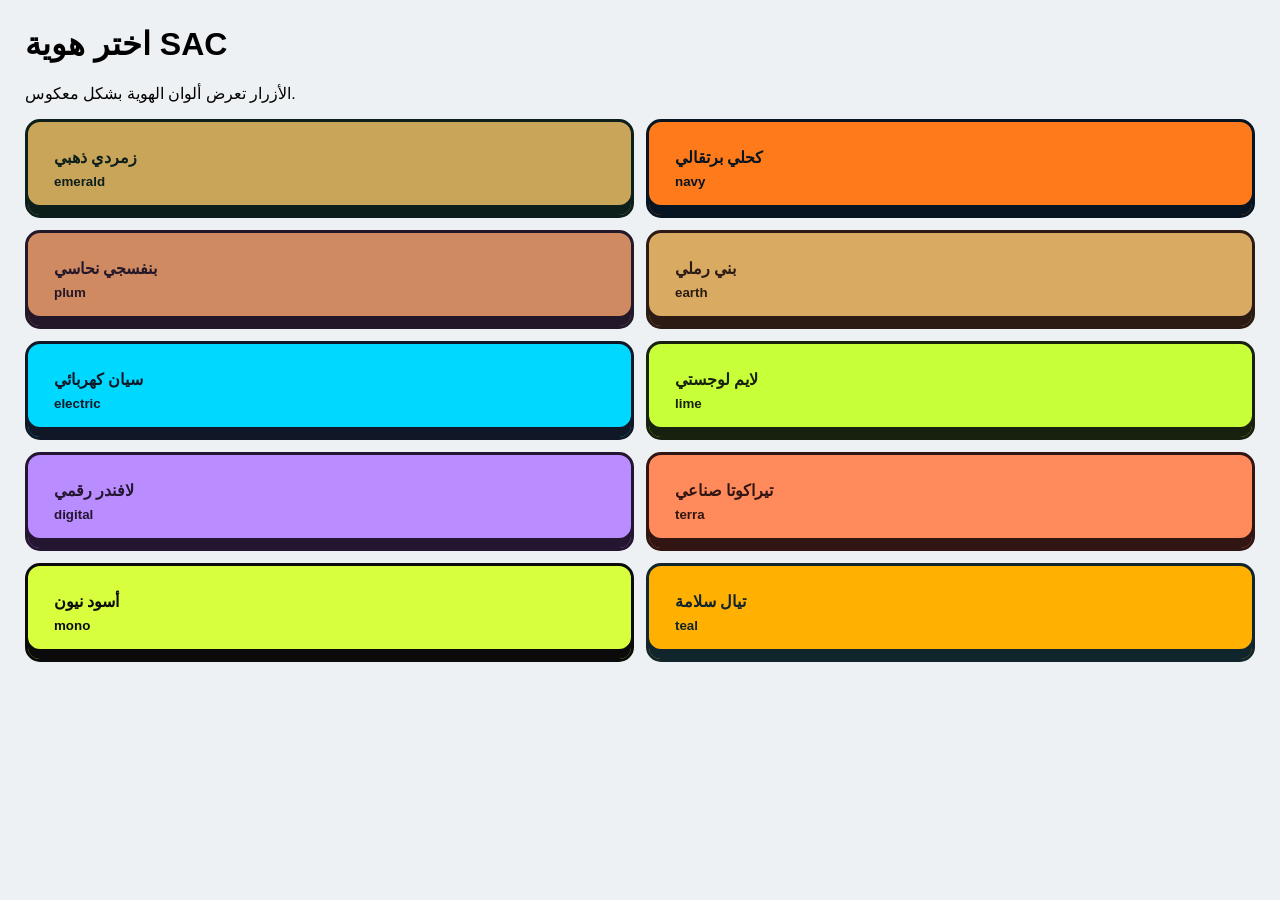
==== admin.html @ 61b404d2 "Use compact generated inverted theme selector" ====
<!doctype html><meta charset=utf-8><meta name=viewport content="width=device-width"><title>SAC Themes</title><style>body{font:16px Arial;margin:25px;background:#eef1f3}.g{display:grid;grid-template-columns:1fr 1fr;gap:12px}.g a{padding:26px;background:var(--a);color:var(--b);border:3px solid var(--b);border-radius:15px;text-decoration:none;font-weight:bold;box-shadow:inset 0 -10px var(--b)}small{display:block;margin-top:7px}@media(max-width:600px){.g{grid-template-columns:1fr}}</style><h1>اختر هوية SAC</h1><p>الأزرار تعرض ألوان الهوية بشكل معكوس.</p><div class=g id=g></div><script>let x=[['emerald','زمردي ذهبي','#c9a55a','#0d1f1b'],['navy','كحلي برتقالي','#ff7a1a','#071522'],['plum','بنفسجي نحاسي','#d08a62','#23172a'],['earth','بني رملي','#d8aa62','#2b1b14'],['electric','سيان كهربائي','#00d8ff','#101827'],['lime','لايم لوجستي','#c7ff38','#17210d'],['digital','لافندر رقمي','#b98cff','#241631'],['terra','تيراكوتا صناعي','#ff8a5c','#311512'],['mono','أسود نيون','#d8ff3e','#0b0b0c'],['teal','تيال سلامة','#ffb000','#10252c']];g.innerHTML=x.map(t=>`<a style="--a:${t[2]};--b:${t[3]}" href="index.html?theme=${t[0]}">${t[1]}<small>${t[0]}</small></a>`).join('')</script>
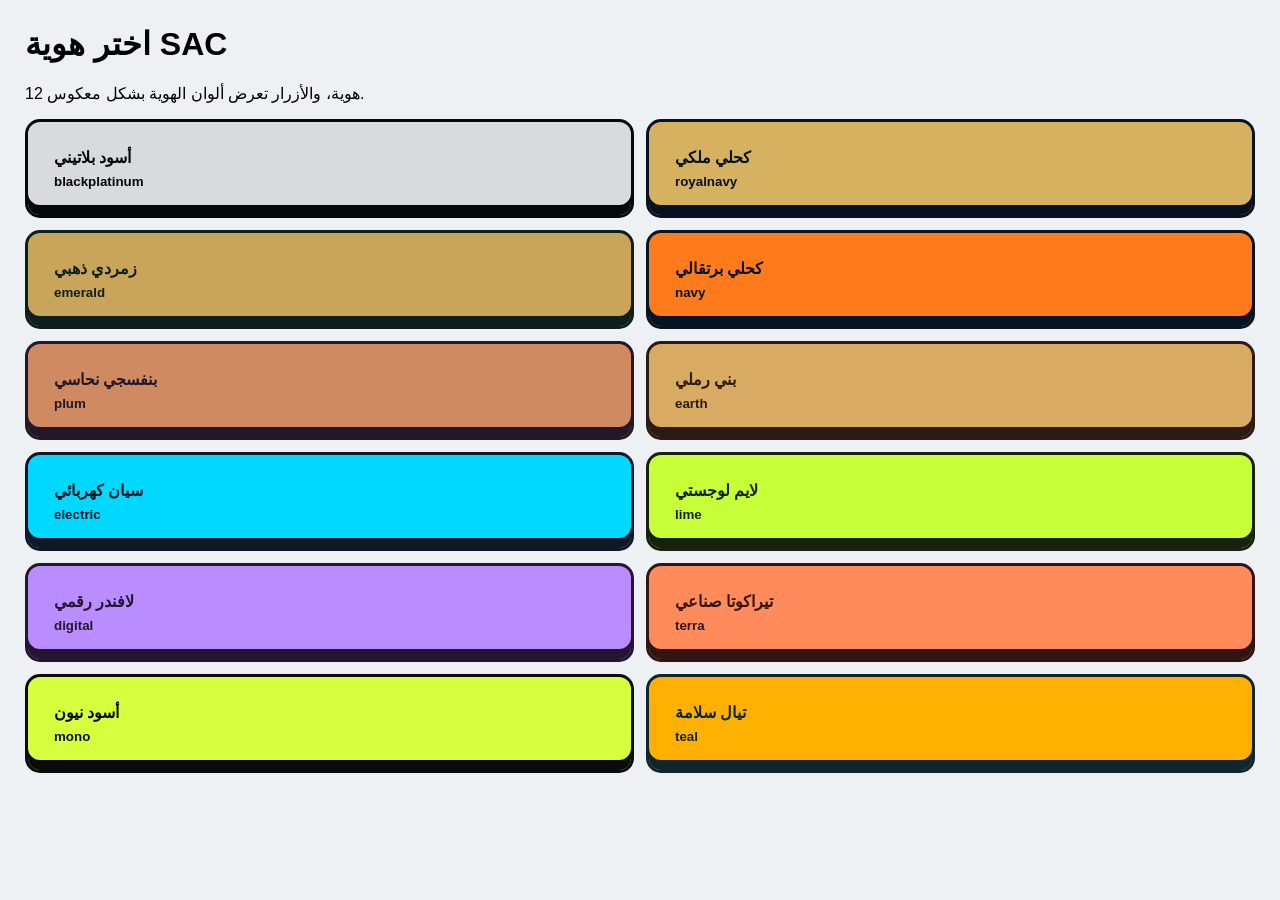
==== commit 41b98cbf: "Expand theme control panel to 12 premium identities" ====
--- a/admin.html
+++ b/admin.html
@@ -1 +1 @@
-<!doctype html><meta charset=utf-8><meta name=viewport content="width=device-width"><title>SAC Themes</title><style>body{font:16px Arial;margin:25px;background:#eef1f3}.g{display:grid;grid-template-columns:1fr 1fr;gap:12px}.g a{padding:26px;background:var(--a);color:var(--b);border:3px solid var(--b);border-radius:15px;text-decoration:none;font-weight:bold;box-shadow:inset 0 -10px var(--b)}small{display:block;margin-top:7px}@media(max-width:600px){.g{grid-template-columns:1fr}}</style><h1>اختر هوية SAC</h1><p>الأزرار تعرض ألوان الهوية بشكل معكوس.</p><div class=g id=g></div><script>let x=[['emerald','زمردي ذهبي','#c9a55a','#0d1f1b'],['navy','كحلي برتقالي','#ff7a1a','#071522'],['plum','بنفسجي نحاسي','#d08a62','#23172a'],['earth','بني رملي','#d8aa62','#2b1b14'],['electric','سيان كهربائي','#00d8ff','#101827'],['lime','لايم لوجستي','#c7ff38','#17210d'],['digital','لافندر رقمي','#b98cff','#241631'],['terra','تيراكوتا صناعي','#ff8a5c','#311512'],['mono','أسود نيون','#d8ff3e','#0b0b0c'],['teal','تيال سلامة','#ffb000','#10252c']];g.innerHTML=x.map(t=>`<a style="--a:${t[2]};--b:${t[3]}" href="index.html?theme=${t[0]}">${t[1]}<small>${t[0]}</small></a>`).join('')</script>+<!doctype html><meta charset=utf-8><meta name=viewport content="width=device-width"><title>SAC Themes</title><style>body{font:16px Arial;margin:25px;background:#eef1f3}.g{display:grid;grid-template-columns:1fr 1fr;gap:12px}.g a{padding:26px;background:var(--a);color:var(--b);border:3px solid var(--b);border-radius:15px;text-decoration:none;font-weight:bold;box-shadow:inset 0 -10px var(--b)}small{display:block;margin-top:7px}@media(max-width:600px){.g{grid-template-columns:1fr}}</style><h1>اختر هوية SAC</h1><p>12 هوية، والأزرار تعرض ألوان الهوية بشكل معكوس.</p><div class=g id=g></div><script>let x=[['blackplatinum','أسود بلاتيني','#d8dadd','#070809'],['royalnavy','كحلي ملكي','#d6b15f','#07111f'],['emerald','زمردي ذهبي','#c9a55a','#0d1f1b'],['navy','كحلي برتقالي','#ff7a1a','#071522'],['plum','بنفسجي نحاسي','#d08a62','#23172a'],['earth','بني رملي','#d8aa62','#2b1b14'],['electric','سيان كهربائي','#00d8ff','#101827'],['lime','لايم لوجستي','#c7ff38','#17210d'],['digital','لافندر رقمي','#b98cff','#241631'],['terra','تيراكوتا صناعي','#ff8a5c','#311512'],['mono','أسود نيون','#d8ff3e','#0b0b0c'],['teal','تيال سلامة','#ffb000','#10252c']];g.innerHTML=x.map(t=>`<a style="--a:${t[2]};--b:${t[3]}" href="index.html?theme=${t[0]}">${t[1]}<small>${t[0]}</small></a>`).join('')</script>
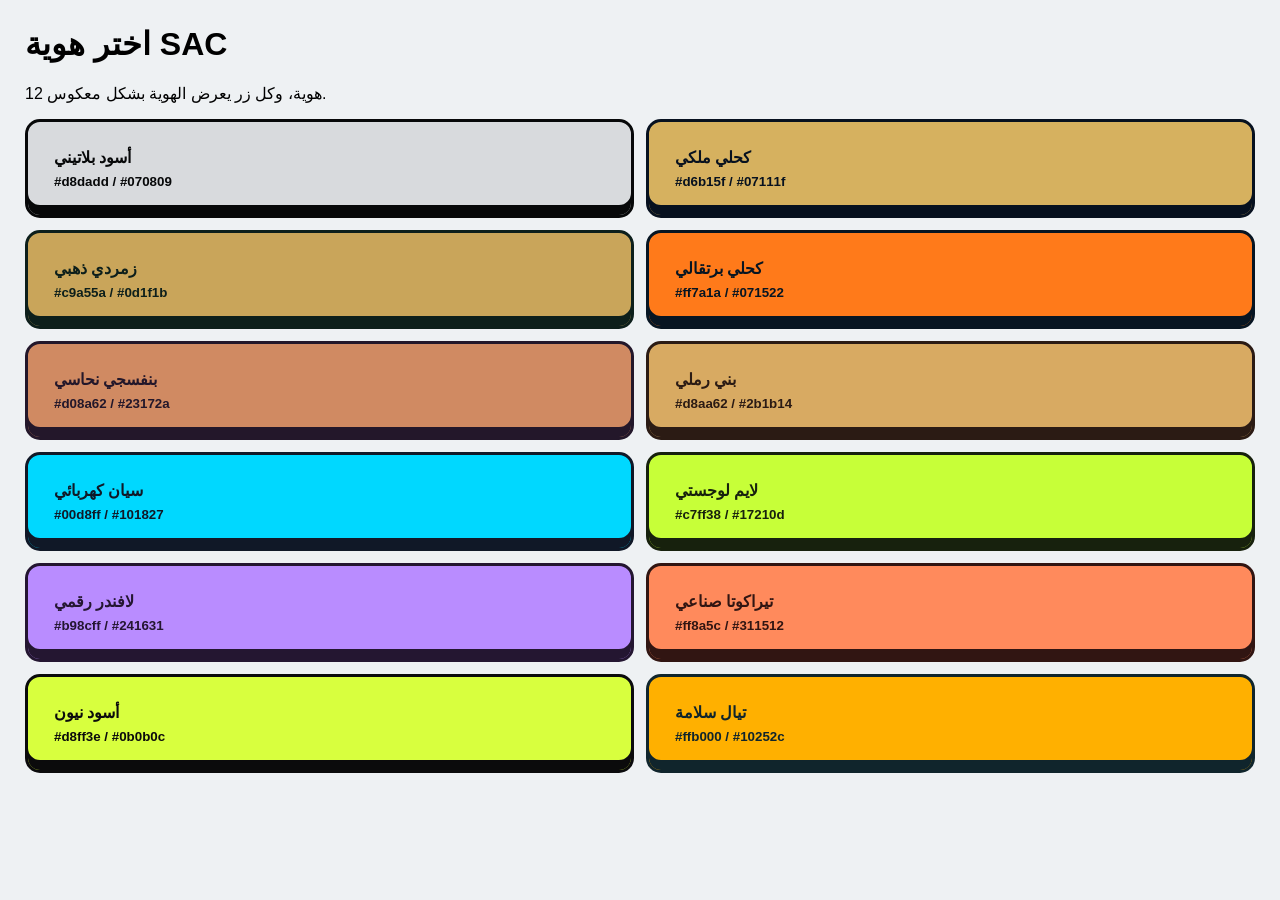
==== commit e6f86e8e: "Make admin buttons use shared theme colors" ====
--- a/admin.html
+++ b/admin.html
@@ -1 +1 @@
-<!doctype html><meta charset=utf-8><meta name=viewport content="width=device-width"><title>SAC Themes</title><style>body{font:16px Arial;margin:25px;background:#eef1f3}.g{display:grid;grid-template-columns:1fr 1fr;gap:12px}.g a{padding:26px;background:var(--a);color:var(--b);border:3px solid var(--b);border-radius:15px;text-decoration:none;font-weight:bold;box-shadow:inset 0 -10px var(--b)}small{display:block;margin-top:7px}@media(max-width:600px){.g{grid-template-columns:1fr}}</style><h1>اختر هوية SAC</h1><p>12 هوية، والأزرار تعرض ألوان الهوية بشكل معكوس.</p><div class=g id=g></div><script>let x=[['blackplatinum','أسود بلاتيني','#d8dadd','#070809'],['royalnavy','كحلي ملكي','#d6b15f','#07111f'],['emerald','زمردي ذهبي','#c9a55a','#0d1f1b'],['navy','كحلي برتقالي','#ff7a1a','#071522'],['plum','بنفسجي نحاسي','#d08a62','#23172a'],['earth','بني رملي','#d8aa62','#2b1b14'],['electric','سيان كهربائي','#00d8ff','#101827'],['lime','لايم لوجستي','#c7ff38','#17210d'],['digital','لافندر رقمي','#b98cff','#241631'],['terra','تيراكوتا صناعي','#ff8a5c','#311512'],['mono','أسود نيون','#d8ff3e','#0b0b0c'],['teal','تيال سلامة','#ffb000','#10252c']];g.innerHTML=x.map(t=>`<a style="--a:${t[2]};--b:${t[3]}" href="index.html?theme=${t[0]}">${t[1]}<small>${t[0]}</small></a>`).join('')</script>+<!doctype html><meta charset=utf-8><meta name=viewport content="width=device-width"><title>SAC Themes</title><style>body{font:16px Arial;margin:25px;background:#eef1f3}.g{display:grid;grid-template-columns:1fr 1fr;gap:12px}.g a{padding:26px;background:var(--a);color:var(--b);border:3px solid var(--b);border-radius:15px;text-decoration:none;font-weight:bold;box-shadow:inset 0 -10px var(--b)}small{display:block;margin-top:7px}@media(max-width:600px){.g{grid-template-columns:1fr}}</style><h1>اختر هوية SAC</h1><p>12 هوية، وكل زر يعرض الهوية بشكل معكوس.</p><div class=g id=g></div><script>let N={blackplatinum:'أسود بلاتيني',royalnavy:'كحلي ملكي',emerald:'زمردي ذهبي',navy:'كحلي برتقالي',plum:'بنفسجي نحاسي',earth:'بني رملي',electric:'سيان كهربائي',lime:'لايم لوجستي',digital:'لافندر رقمي',terra:'تيراكوتا صناعي',mono:'أسود نيون',teal:'تيال سلامة'};fetch('themes.json?v=3').then(r=>r.json()).then(T=>g.innerHTML=Object.keys(N).map(k=>{let v=T[k];return `<a style="--a:${v[2]};--b:${v[0]}" href="index.html?theme=${k}">${N[k]}<small>${v[2]} / ${v[0]}</small></a>`}).join(''))</script>
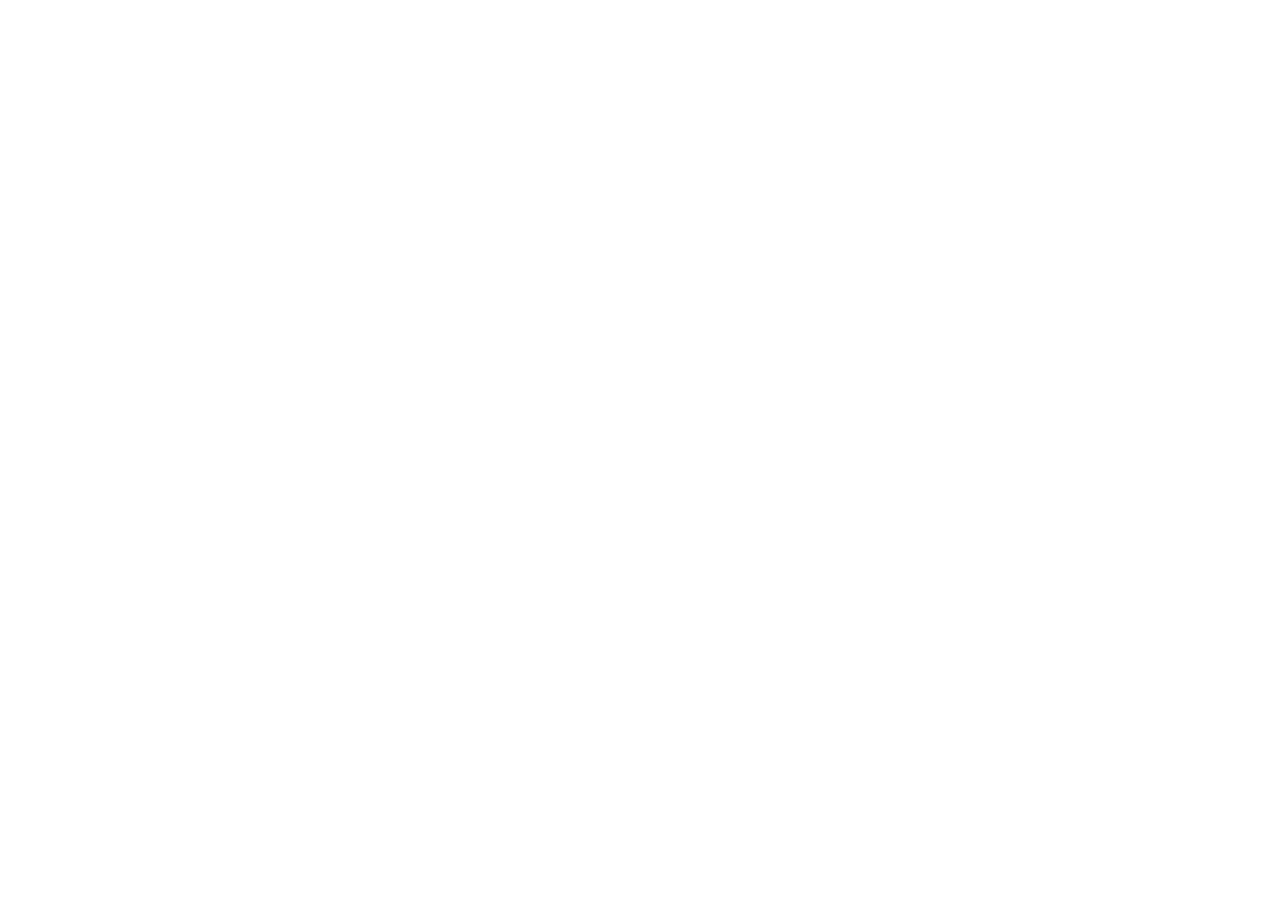
==== commit aed3af32: "Redesign SAC admin theme dashboard" ====
--- a/admin.html
+++ b/admin.html
@@ -1 +1 @@
-<!doctype html><meta charset=utf-8><meta name=viewport content="width=device-width"><title>SAC Themes</title><style>body{font:16px Arial;margin:25px;background:#eef1f3}.g{display:grid;grid-template-columns:1fr 1fr;gap:12px}.g a{padding:26px;background:var(--a);color:var(--b);border:3px solid var(--b);border-radius:15px;text-decoration:none;font-weight:bold;box-shadow:inset 0 -10px var(--b)}small{display:block;margin-top:7px}@media(max-width:600px){.g{grid-template-columns:1fr}}</style><h1>اختر هوية SAC</h1><p>12 هوية، وكل زر يعرض الهوية بشكل معكوس.</p><div class=g id=g></div><script>let N={blackplatinum:'أسود بلاتيني',royalnavy:'كحلي ملكي',emerald:'زمردي ذهبي',navy:'كحلي برتقالي',plum:'بنفسجي نحاسي',earth:'بني رملي',electric:'سيان كهربائي',lime:'لايم لوجستي',digital:'لافندر رقمي',terra:'تيراكوتا صناعي',mono:'أسود نيون',teal:'تيال سلامة'};fetch('themes.json?v=3').then(r=>r.json()).then(T=>g.innerHTML=Object.keys(N).map(k=>{let v=T[k];return `<a style="--a:${v[2]};--b:${v[0]}" href="index.html?theme=${k}">${N[k]}<small>${v[2]} / ${v[0]}</small></a>`}).join(''))</script>+<!doctype html><html lang="ar" dir="rtl"><head><meta charset="utf-8"><meta name="viewport" content="width=device-width,initial-scale=1"><title>SAC Theme Studio</title><link href="https://fonts.googleapis.com/css2?family=Alexandria:wght@400;600;700;800&display=swap" rel="stylesheet"><style>*{box-sizing:border-box}body{margin:0;background:radial-gradient(circle at top right,#17332c 0,#0b1714 34%,#07100e 100%);color:#
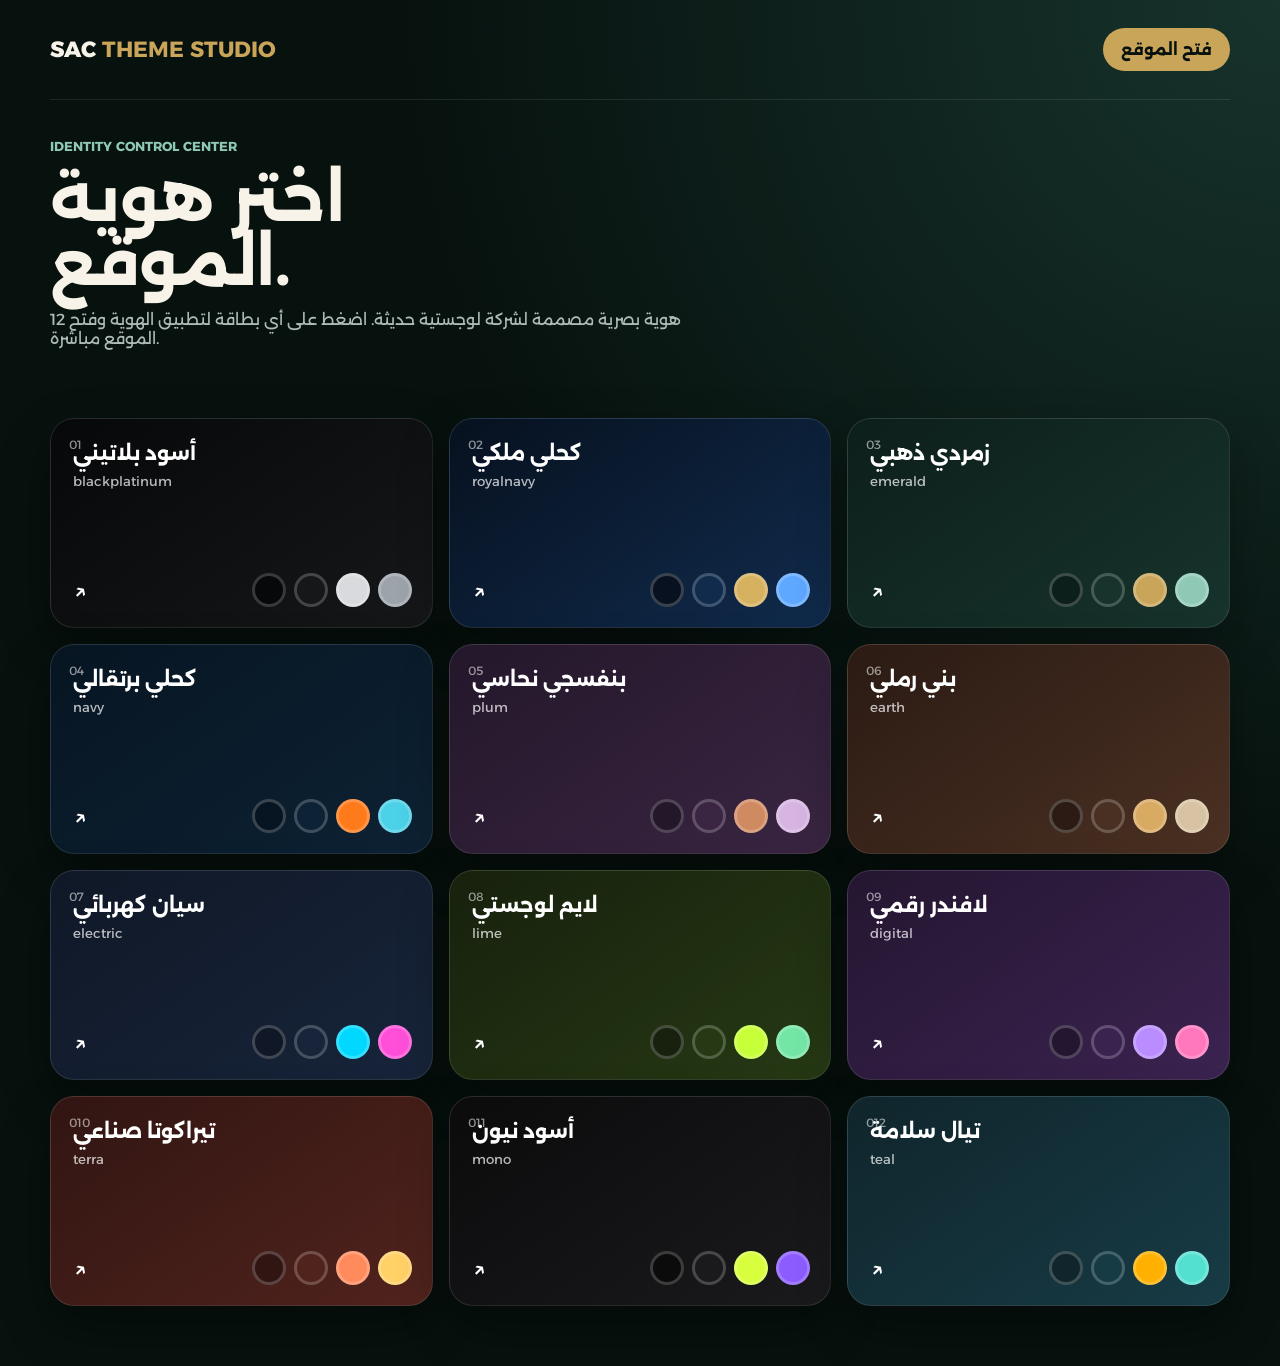
==== commit d7df43f5: "Fix complete SAC admin dashboard design" ====
--- a/admin.html
+++ b/admin.html
@@ -1 +1 @@
-<!doctype html><html lang="ar" dir="rtl"><head><meta charset="utf-8"><meta name="viewport" content="width=device-width,initial-scale=1"><title>SAC Theme Studio</title><link href="https://fonts.googleapis.com/css2?family=Alexandria:wght@400;600;700;800&display=swap" rel="stylesheet"><style>*{box-sizing:border-box}body{margin:0;background:radial-gradient(circle at top right,#17332c 0,#0b1714 34%,#07100e 100%);color:#+<!doctype html><meta charset=utf-8><meta name=viewport content="width=device-width"><title>SAC Theme Studio</title><link href="https://fonts.googleapis.com/css2?family=Alexandria:wght@400;600;700;800&display=swap" rel=stylesheet><style>*{box-sizing:border-box}body{margin:0;font-family:Alexandria;background:radial-gradient(circle at top right,#17332c,#07110e 48%);color:#f7f3e8}.w{width:min(1180px,calc(100% - 30px));margin:auto}.top{padding:28px 0;display:flex;justify-content:space-between;align-items:center}.brand{font-weight:800;font-size:22px}.brand b{color:#c9a55a}.open{color:#07110e;background:#c9a55a;padding:12px 18px;border-radius:999px;text-decoration:none;font-weight:700}.hero{padding:38px 0 26px;border-top:1px solid #ffffff18}.tag{color:#8fc9b6;font-size:13px;font-weight:700}.hero h1{font-size:clamp(32px,6vw,64px);line-height:1;margin:12px 0}.hero p{color:#aebbb6;max-width:680px}.g{display:grid;grid-template-columns:repeat(3,1fr);gap:16px;padding:28px 0 60px}.c{position:relative;min-height:210px;border-radius:24px;padding:22px;text-decoration:none;color:#fff;overflow:hidden;border:1px solid #ffffff1c;box-shadow:0 20px 50px #0005;transition:.25s;background:linear-gradient(145deg,var(--d),var(--p))}.c:hover{transform:translateY(-6px)}.n{position:absolute;top:18px;left:18px;font-size:12px;opacity:.55}.c h3{margin:0 0 6px;font-size:20px}.c small{opacity:.7}.sw{display:flex;gap:8px;position:absolute;bottom:20px;right:20px}.sw i{width:34px;height:34px;border-radius:50%;border:3px solid #fff3}.go{position:absolute;bottom:22px;left:22px;font-size:24px}@media(max-width:850px){.g{grid-template-columns:1fr 1fr}}@media(max-width:560px){.g{grid-template-columns:1fr}.top{align-items:flex-start}.open{font-size:12px}.c{min-height:180px}}</style><div class=w><div class=top><div class=brand>SAC <b>THEME STUDIO</b></div><a class=open href=site.html>فتح الموقع</a></div><div class=hero><div class=tag>IDENTITY CONTROL CENTER</div><h1>اختر هوية<br>الموقع.</h1><p>12 هوية بصرية مصممة لشركة لوجستية حديثة. اضغط على أي بطاقة لتطبيق الهوية وفتح الموقع مباشرة.</p></div><div class=g id=g></div></div><script>let N={blackplatinum:'أسود بلاتيني',royalnavy:'كحلي ملكي',emerald:'زمردي ذهبي',navy:'كحلي برتقالي',plum:'بنفسجي نحاسي',earth:'بني رملي',electric:'سيان كهربائي',lime:'لايم لوجستي',digital:'لافندر رقمي',terra:'تيراكوتا صناعي',mono:'أسود نيون',teal:'تيال سلامة'};fetch('themes.json?v=4').then(r=>r.json()).then(T=>g.innerHTML=Object.keys(N).map((k,i)=>{let v=T[k];return `<a class=c style="--d:${v[0]};--p:${v[1]}" href="site.html?theme=${k}"><span class=n>0${i+1}</span><h3>${N[k]}</h3><small>${k}</small><div class=sw><i style="background:${v[0]}"></i><i style="background:${v[1]}"></i><i style="background:${v[2]}"></i><i style="background:${v[3]}"></i></div><span class=go>↗</span></a>`}).join(''))</script>
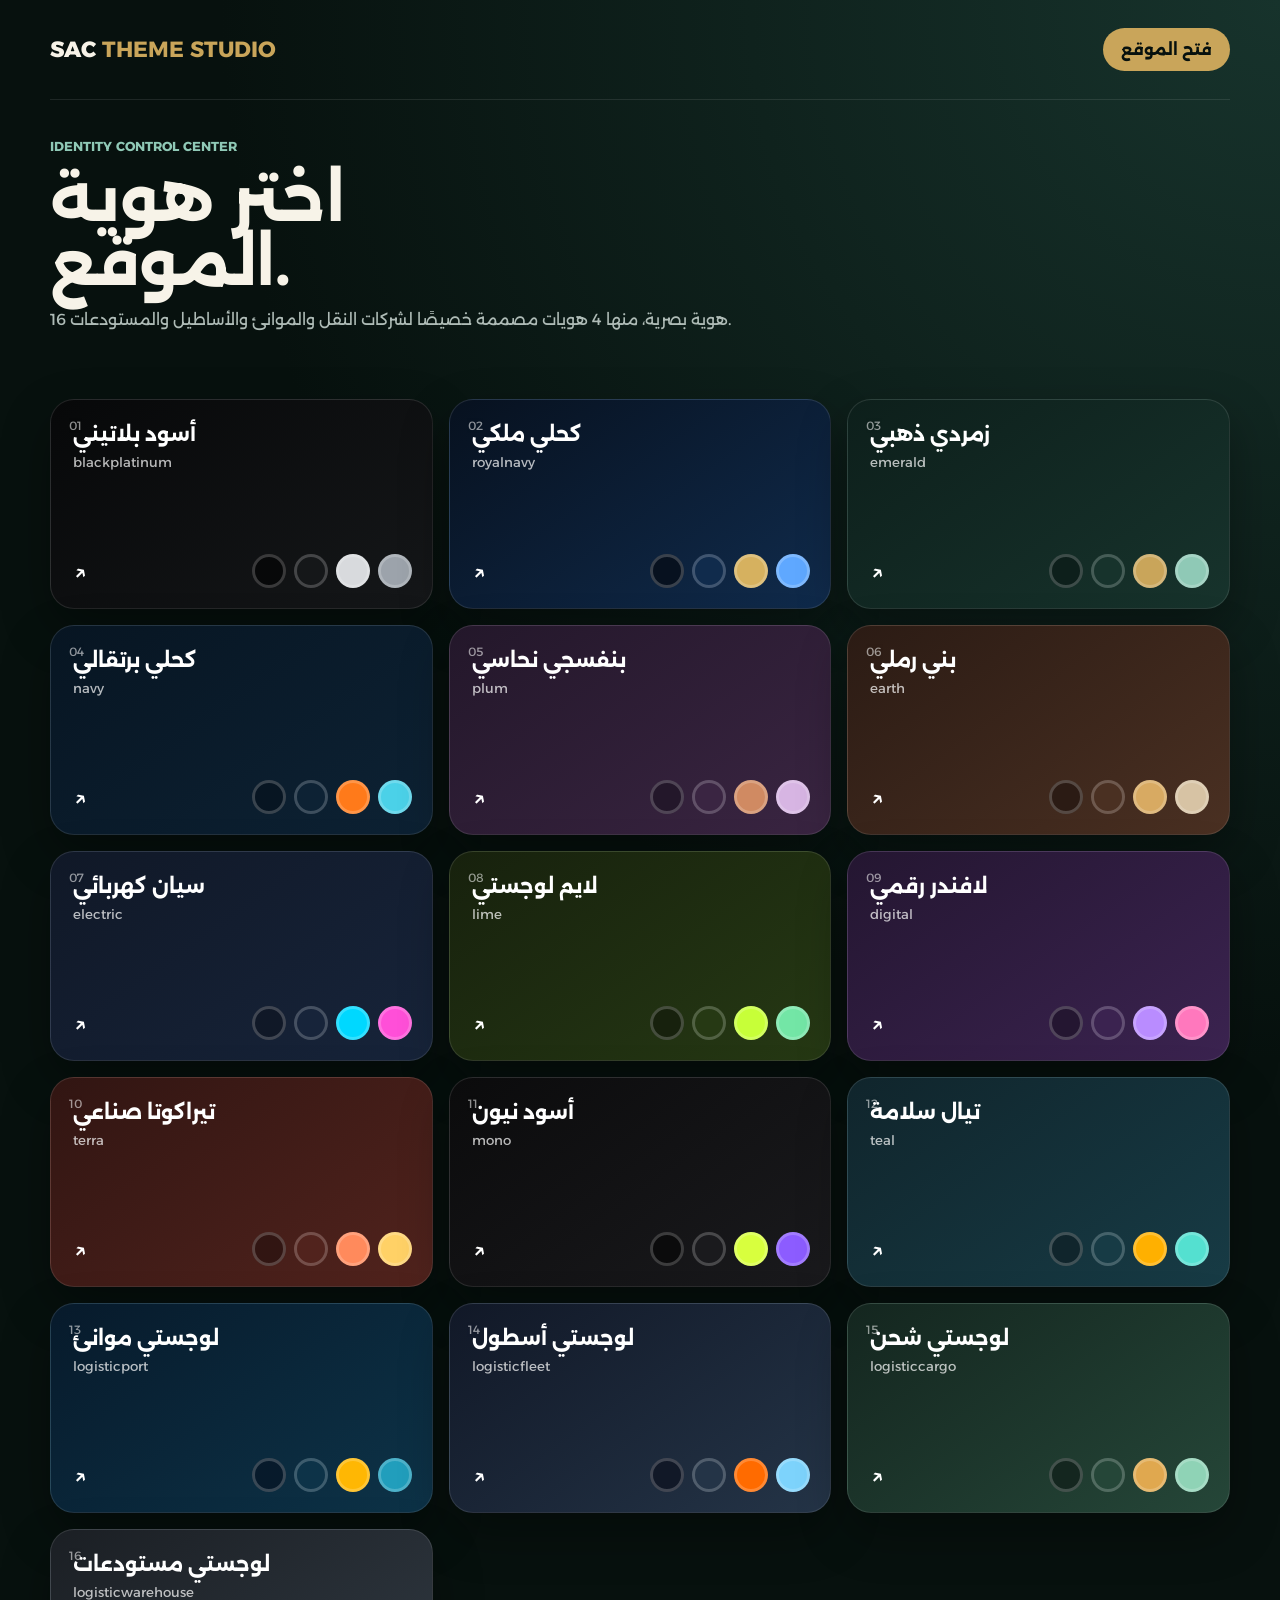
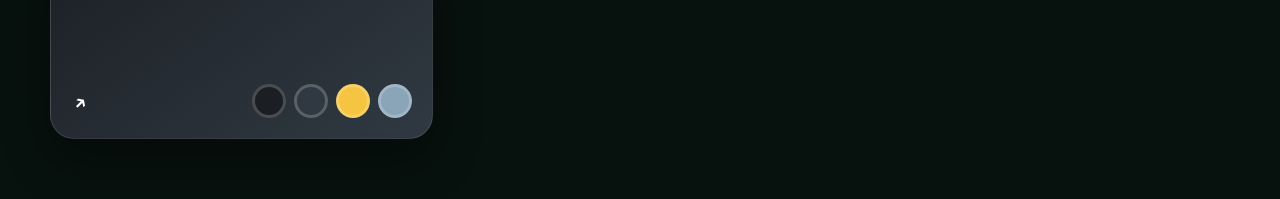
==== commit b6611c39: "Add four logistics themes and verify all 16 cards" ====
--- a/admin.html
+++ b/admin.html
@@ -1 +1 @@
-<!doctype html><meta charset=utf-8><meta name=viewport content="width=device-width"><title>SAC Theme Studio</title><link href="https://fonts.googleapis.com/css2?family=Alexandria:wght@400;600;700;800&display=swap" rel=stylesheet><style>*{box-sizing:border-box}body{margin:0;font-family:Alexandria;background:radial-gradient(circle at top right,#17332c,#07110e 48%);color:#f7f3e8}.w{width:min(1180px,calc(100% - 30px));margin:auto}.top{padding:28px 0;display:flex;justify-content:space-between;align-items:center}.brand{font-weight:800;font-size:22px}.brand b{color:#c9a55a}.open{color:#07110e;background:#c9a55a;padding:12px 18px;border-radius:999px;text-decoration:none;font-weight:700}.hero{padding:38px 0 26px;border-top:1px solid #ffffff18}.tag{color:#8fc9b6;font-size:13px;font-weight:700}.hero h1{font-size:clamp(32px,6vw,64px);line-height:1;margin:12px 0}.hero p{color:#aebbb6;max-width:680px}.g{display:grid;grid-template-columns:repeat(3,1fr);gap:16px;padding:28px 0 60px}.c{position:relative;min-height:210px;border-radius:24px;padding:22px;text-decoration:none;color:#fff;overflow:hidden;border:1px solid #ffffff1c;box-shadow:0 20px 50px #0005;transition:.25s;background:linear-gradient(145deg,var(--d),var(--p))}.c:hover{transform:translateY(-6px)}.n{position:absolute;top:18px;left:18px;font-size:12px;opacity:.55}.c h3{margin:0 0 6px;font-size:20px}.c small{opacity:.7}.sw{display:flex;gap:8px;position:absolute;bottom:20px;right:20px}.sw i{width:34px;height:34px;border-radius:50%;border:3px solid #fff3}.go{position:absolute;bottom:22px;left:22px;font-size:24px}@media(max-width:850px){.g{grid-template-columns:1fr 1fr}}@media(max-width:560px){.g{grid-template-columns:1fr}.top{align-items:flex-start}.open{font-size:12px}.c{min-height:180px}}</style><div class=w><div class=top><div class=brand>SAC <b>THEME STUDIO</b></div><a class=open href=site.html>فتح الموقع</a></div><div class=hero><div class=tag>IDENTITY CONTROL CENTER</div><h1>اختر هوية<br>الموقع.</h1><p>12 هوية بصرية مصممة لشركة لوجستية حديثة. اضغط على أي بطاقة لتطبيق الهوية وفتح الموقع مباشرة.</p></div><div class=g id=g></div></div><script>let N={blackplatinum:'أسود بلاتيني',royalnavy:'كحلي ملكي',emerald:'زمردي ذهبي',navy:'كحلي برتقالي',plum:'بنفسجي نحاسي',earth:'بني رملي',electric:'سيان كهربائي',lime:'لايم لوجستي',digital:'لافندر رقمي',terra:'تيراكوتا صناعي',mono:'أسود نيون',teal:'تيال سلامة'};fetch('themes.json?v=4').then(r=>r.json()).then(T=>g.innerHTML=Object.keys(N).map((k,i)=>{let v=T[k];return `<a class=c style="--d:${v[0]};--p:${v[1]}" href="site.html?theme=${k}"><span class=n>0${i+1}</span><h3>${N[k]}</h3><small>${k}</small><div class=sw><i style="background:${v[0]}"></i><i style="background:${v[1]}"></i><i style="background:${v[2]}"></i><i style="background:${v[3]}"></i></div><span class=go>↗</span></a>`}).join(''))</script>+<!doctype html><meta charset=utf-8><meta name=viewport content="width=device-width"><title>SAC Theme Studio</title><link href="https://fonts.googleapis.com/css2?family=Alexandria:wght@400;600;700;800&display=swap" rel=stylesheet><style>*{box-sizing:border-box}body{margin:0;font-family:Alexandria;background:radial-gradient(circle at top right,#17332c,#07110e 48%);color:#f7f3e8}.w{width:min(1180px,calc(100% - 30px));margin:auto}.top{padding:28px 0;display:flex;justify-content:space-between;align-items:center}.brand{font-weight:800;font-size:22px}.brand b{color:#c9a55a}.open{color:#07110e;background:#c9a55a;padding:12px 18px;border-radius:999px;text-decoration:none;font-weight:700}.hero{padding:38px 0 26px;border-top:1px solid #ffffff18}.tag{color:#8fc9b6;font-size:13px;font-weight:700}.hero h1{font-size:clamp(32px,6vw,64px);line-height:1;margin:12px 0}.hero p{color:#aebbb6;max-width:720px}.g{display:grid;grid-template-columns:repeat(3,1fr);gap:16px;padding:28px 0 60px}.c{position:relative;min-height:210px;border-radius:24px;padding:22px;text-decoration:none;color:#fff;overflow:hidden;border:1px solid #ffffff1c;box-shadow:0 20px 50px #0005;transition:.25s;background:linear-gradient(145deg,var(--d),var(--p))}.c:hover{transform:translateY(-6px)}.n{position:absolute;top:18px;left:18px;font-size:12px;opacity:.55}.c h3{margin:0 0 6px;font-size:20px}.c small{opacity:.7}.sw{display:flex;gap:8px;position:absolute;bottom:20px;right:20px}.sw i{width:34px;height:34px;border-radius:50%;border:3px solid #fff3}.go{position:absolute;bottom:22px;left:22px;font-size:24px}@media(max-width:850px){.g{grid-template-columns:1fr 1fr}}@media(max-width:560px){.g{grid-template-columns:1fr}.c{min-height:180px}}</style><div class=w><div class=top><div class=brand>SAC <b>THEME STUDIO</b></div><a class=open href=site.html>فتح الموقع</a></div><div class=hero><div class=tag>IDENTITY CONTROL CENTER</div><h1>اختر هوية<br>الموقع.</h1><p>16 هوية بصرية، منها 4 هويات مصممة خصيصًا لشركات النقل والموانئ والأساطيل والمستودعات.</p></div><div class=g id=g></div></div><script>let N={blackplatinum:'أسود بلاتيني',royalnavy:'كحلي ملكي',emerald:'زمردي ذهبي',navy:'كحلي برتقالي',plum:'بنفسجي نحاسي',earth:'بني رملي',electric:'سيان كهربائي',lime:'لايم لوجستي',digital:'لافندر رقمي',terra:'تيراكوتا صناعي',mono:'أسود نيون',teal:'تيال سلامة',logisticport:'لوجستي موانئ',logisticfleet:'لوجستي أسطول',logisticcargo:'لوجستي شحن',logisticwarehouse:'لوجستي مستودعات'};fetch('themes-v6.json?v=6').then(r=>r.json()).then(T=>g.innerHTML=Object.keys(N).map((k,i)=>{let v=T[k];return `<a class=c style="--d:${v[0]};--p:${v[1]}" href="site.html?theme=${k}"><span class=n>${String(i+1).padStart(2,'0')}</span><h3>${N[k]}</h3><small>${k}</small><div class=sw>${v.map(x=>`<i style="background:${x}"></i>`).join('')}</div><span class=go>↗</span></a>`}).join(''))</script>
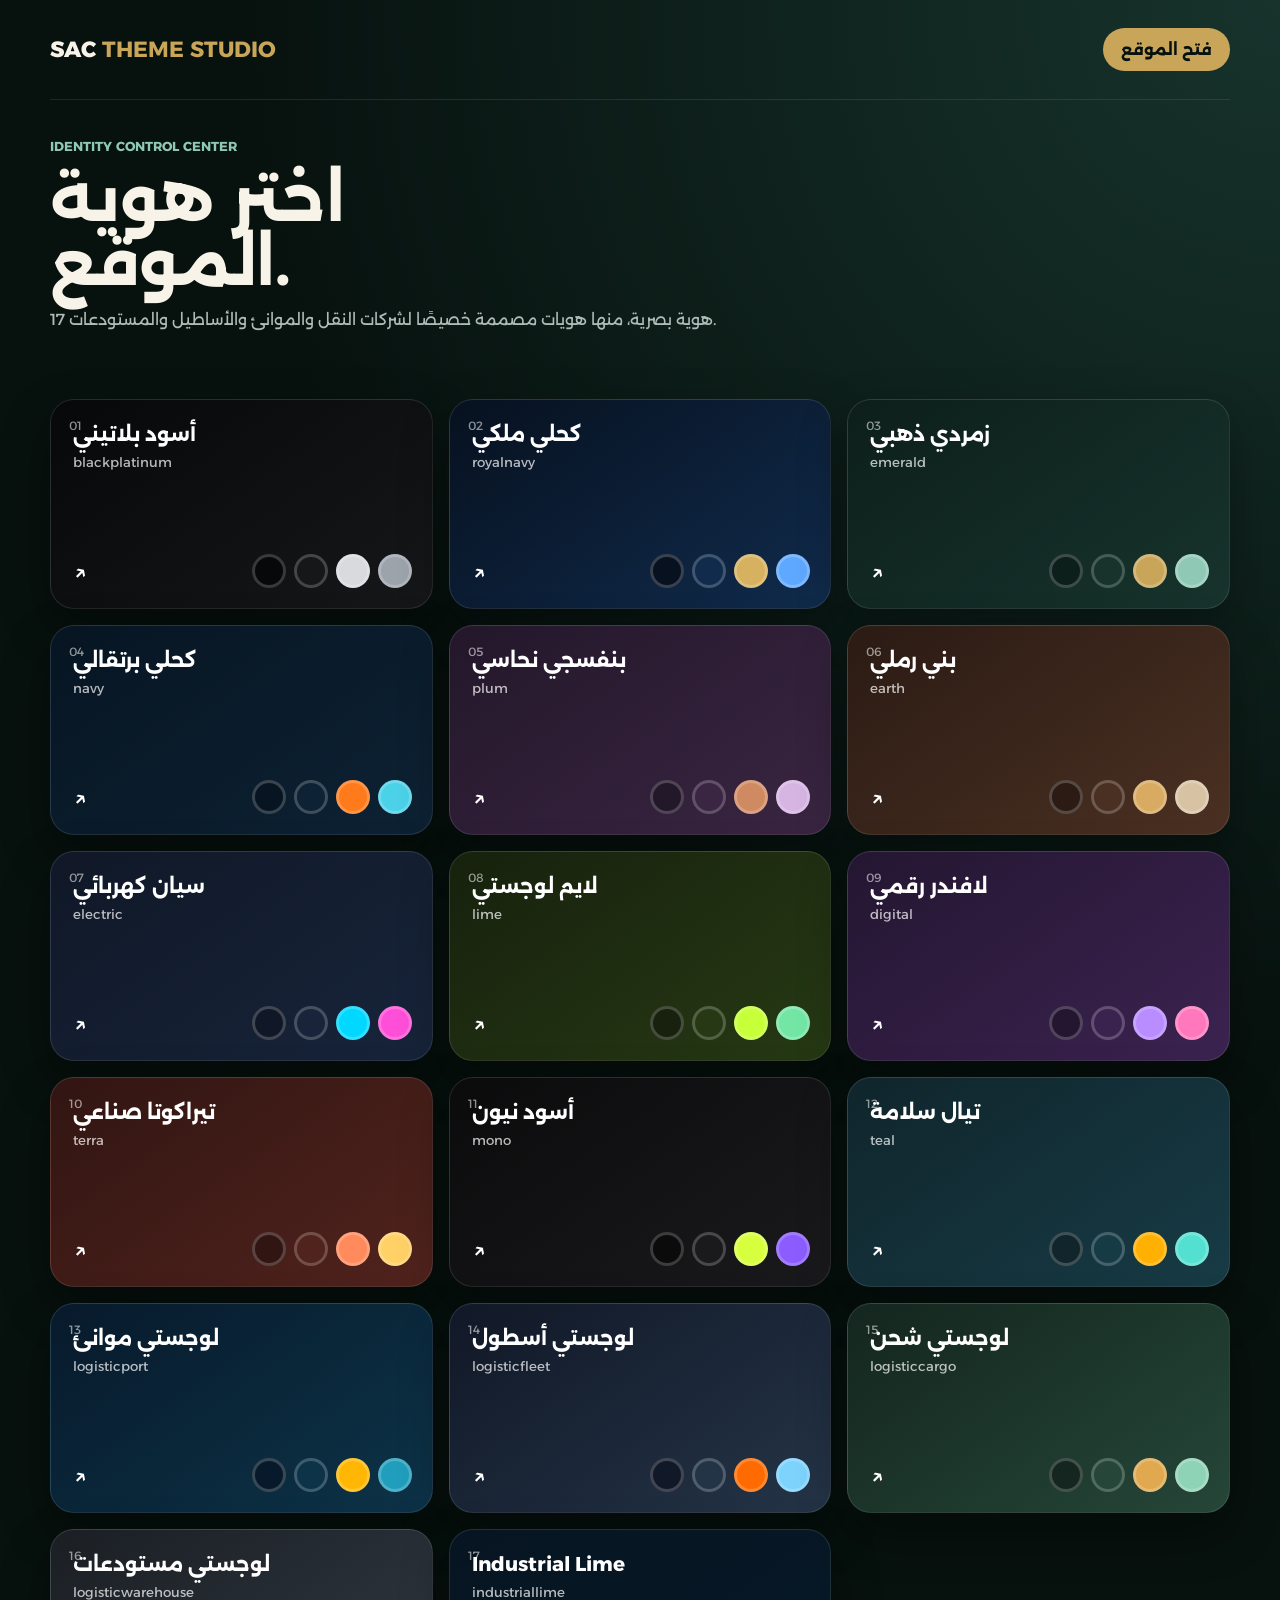
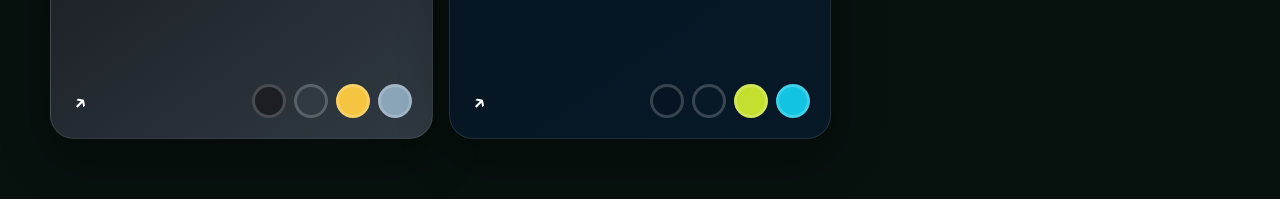
==== commit 7972e00e: "Add Industrial Lime to theme studio" ====
--- a/admin.html
+++ b/admin.html
@@ -1 +1 @@
-<!doctype html><meta charset=utf-8><meta name=viewport content="width=device-width"><title>SAC Theme Studio</title><link href="https://fonts.googleapis.com/css2?family=Alexandria:wght@400;600;700;800&display=swap" rel=stylesheet><style>*{box-sizing:border-box}body{margin:0;font-family:Alexandria;background:radial-gradient(circle at top right,#17332c,#07110e 48%);color:#f7f3e8}.w{width:min(1180px,calc(100% - 30px));margin:auto}.top{padding:28px 0;display:flex;justify-content:space-between;align-items:center}.brand{font-weight:800;font-size:22px}.brand b{color:#c9a55a}.open{color:#07110e;background:#c9a55a;padding:12px 18px;border-radius:999px;text-decoration:none;font-weight:700}.hero{padding:38px 0 26px;border-top:1px solid #ffffff18}.tag{color:#8fc9b6;font-size:13px;font-weight:700}.hero h1{font-size:clamp(32px,6vw,64px);line-height:1;margin:12px 0}.hero p{color:#aebbb6;max-width:720px}.g{display:grid;grid-template-columns:repeat(3,1fr);gap:16px;padding:28px 0 60px}.c{position:relative;min-height:210px;border-radius:24px;padding:22px;text-decoration:none;color:#fff;overflow:hidden;border:1px solid #ffffff1c;box-shadow:0 20px 50px #0005;transition:.25s;background:linear-gradient(145deg,var(--d),var(--p))}.c:hover{transform:translateY(-6px)}.n{position:absolute;top:18px;left:18px;font-size:12px;opacity:.55}.c h3{margin:0 0 6px;font-size:20px}.c small{opacity:.7}.sw{display:flex;gap:8px;position:absolute;bottom:20px;right:20px}.sw i{width:34px;height:34px;border-radius:50%;border:3px solid #fff3}.go{position:absolute;bottom:22px;left:22px;font-size:24px}@media(max-width:850px){.g{grid-template-columns:1fr 1fr}}@media(max-width:560px){.g{grid-template-columns:1fr}.c{min-height:180px}}</style><div class=w><div class=top><div class=brand>SAC <b>THEME STUDIO</b></div><a class=open href=site.html>فتح الموقع</a></div><div class=hero><div class=tag>IDENTITY CONTROL CENTER</div><h1>اختر هوية<br>الموقع.</h1><p>16 هوية بصرية، منها 4 هويات مصممة خصيصًا لشركات النقل والموانئ والأساطيل والمستودعات.</p></div><div class=g id=g></div></div><script>let N={blackplatinum:'أسود بلاتيني',royalnavy:'كحلي ملكي',emerald:'زمردي ذهبي',navy:'كحلي برتقالي',plum:'بنفسجي نحاسي',earth:'بني رملي',electric:'سيان كهربائي',lime:'لايم لوجستي',digital:'لافندر رقمي',terra:'تيراكوتا صناعي',mono:'أسود نيون',teal:'تيال سلامة',logisticport:'لوجستي موانئ',logisticfleet:'لوجستي أسطول',logisticcargo:'لوجستي شحن',logisticwarehouse:'لوجستي مستودعات'};fetch('themes-v6.json?v=6').then(r=>r.json()).then(T=>g.innerHTML=Object.keys(N).map((k,i)=>{let v=T[k];return `<a class=c style="--d:${v[0]};--p:${v[1]}" href="site.html?theme=${k}"><span class=n>${String(i+1).padStart(2,'0')}</span><h3>${N[k]}</h3><small>${k}</small><div class=sw>${v.map(x=>`<i style="background:${x}"></i>`).join('')}</div><span class=go>↗</span></a>`}).join(''))</script>+<!doctype html><meta charset=utf-8><meta name=viewport content="width=device-width"><title>SAC Theme Studio</title><link href="https://fonts.googleapis.com/css2?family=Alexandria:wght@400;600;700;800&display=swap" rel=stylesheet><style>*{box-sizing:border-box}body{margin:0;font-family:Alexandria;background:radial-gradient(circle at top right,#17332c,#07110e 48%);color:#f7f3e8}.w{width:min(1180px,calc(100% - 30px));margin:auto}.top{padding:28px 0;display:flex;justify-content:space-between;align-items:center}.brand{font-weight:800;font-size:22px}.brand b{color:#c9a55a}.open{color:#07110e;background:#c9a55a;padding:12px 18px;border-radius:999px;text-decoration:none;font-weight:700}.hero{padding:38px 0 26px;border-top:1px solid #ffffff18}.tag{color:#8fc9b6;font-size:13px;font-weight:700}.hero h1{font-size:clamp(32px,6vw,64px);line-height:1;margin:12px 0}.hero p{color:#aebbb6;max-width:720px}.g{display:grid;grid-template-columns:repeat(3,1fr);gap:16px;padding:28px 0 60px}.c{position:relative;min-height:210px;border-radius:24px;padding:22px;text-decoration:none;color:#fff;overflow:hidden;border:1px solid #ffffff1c;box-shadow:0 20px 50px #0005;transition:.25s;background:linear-gradient(145deg,var(--d),var(--p))}.c:hover{transform:translateY(-6px)}.n{position:absolute;top:18px;left:18px;font-size:12px;opacity:.55}.c h3{margin:0 0 6px;font-size:20px}.c small{opacity:.7}.sw{display:flex;gap:8px;position:absolute;bottom:20px;right:20px}.sw i{width:34px;height:34px;border-radius:50%;border:3px solid #fff3}.go{position:absolute;bottom:22px;left:22px;font-size:24px}@media(max-width:850px){.g{grid-template-columns:1fr 1fr}}@media(max-width:560px){.g{grid-template-columns:1fr}.c{min-height:180px}}</style><div class=w><div class=top><div class=brand>SAC <b>THEME STUDIO</b></div><a class=open href=site.html>فتح الموقع</a></div><div class=hero><div class=tag>IDENTITY CONTROL CENTER</div><h1>اختر هوية<br>الموقع.</h1><p>17 هوية بصرية، منها هويات مصممة خصيصًا لشركات النقل والموانئ والأساطيل والمستودعات.</p></div><div class=g id=g></div></div><script>let N={blackplatinum:'أسود بلاتيني',royalnavy:'كحلي ملكي',emerald:'زمردي ذهبي',navy:'كحلي برتقالي',plum:'بنفسجي نحاسي',earth:'بني رملي',electric:'سيان كهربائي',lime:'لايم لوجستي',digital:'لافندر رقمي',terra:'تيراكوتا صناعي',mono:'أسود نيون',teal:'تيال سلامة',logisticport:'لوجستي موانئ',logisticfleet:'لوجستي أسطول',logisticcargo:'لوجستي شحن',logisticwarehouse:'لوجستي مستودعات',industriallime:'Industrial Lime'};fetch('themes-v6.json?v=23').then(r=>r.json()).then(T=>g.innerHTML=Object.keys(N).map((k,i)=>{let v=T[k];return `<a class=c style="--d:${v[0]};--p:${v[1]}" href="site.html?theme=${k}"><span class=n>${String(i+1).padStart(2,'0')}</span><h3>${N[k]}</h3><small>${k}</small><div class=sw>${v.map(x=>`<i style="background:${x}"></i>`).join('')}</div><span class=go>↗</span></a>`}).join(''))</script>
